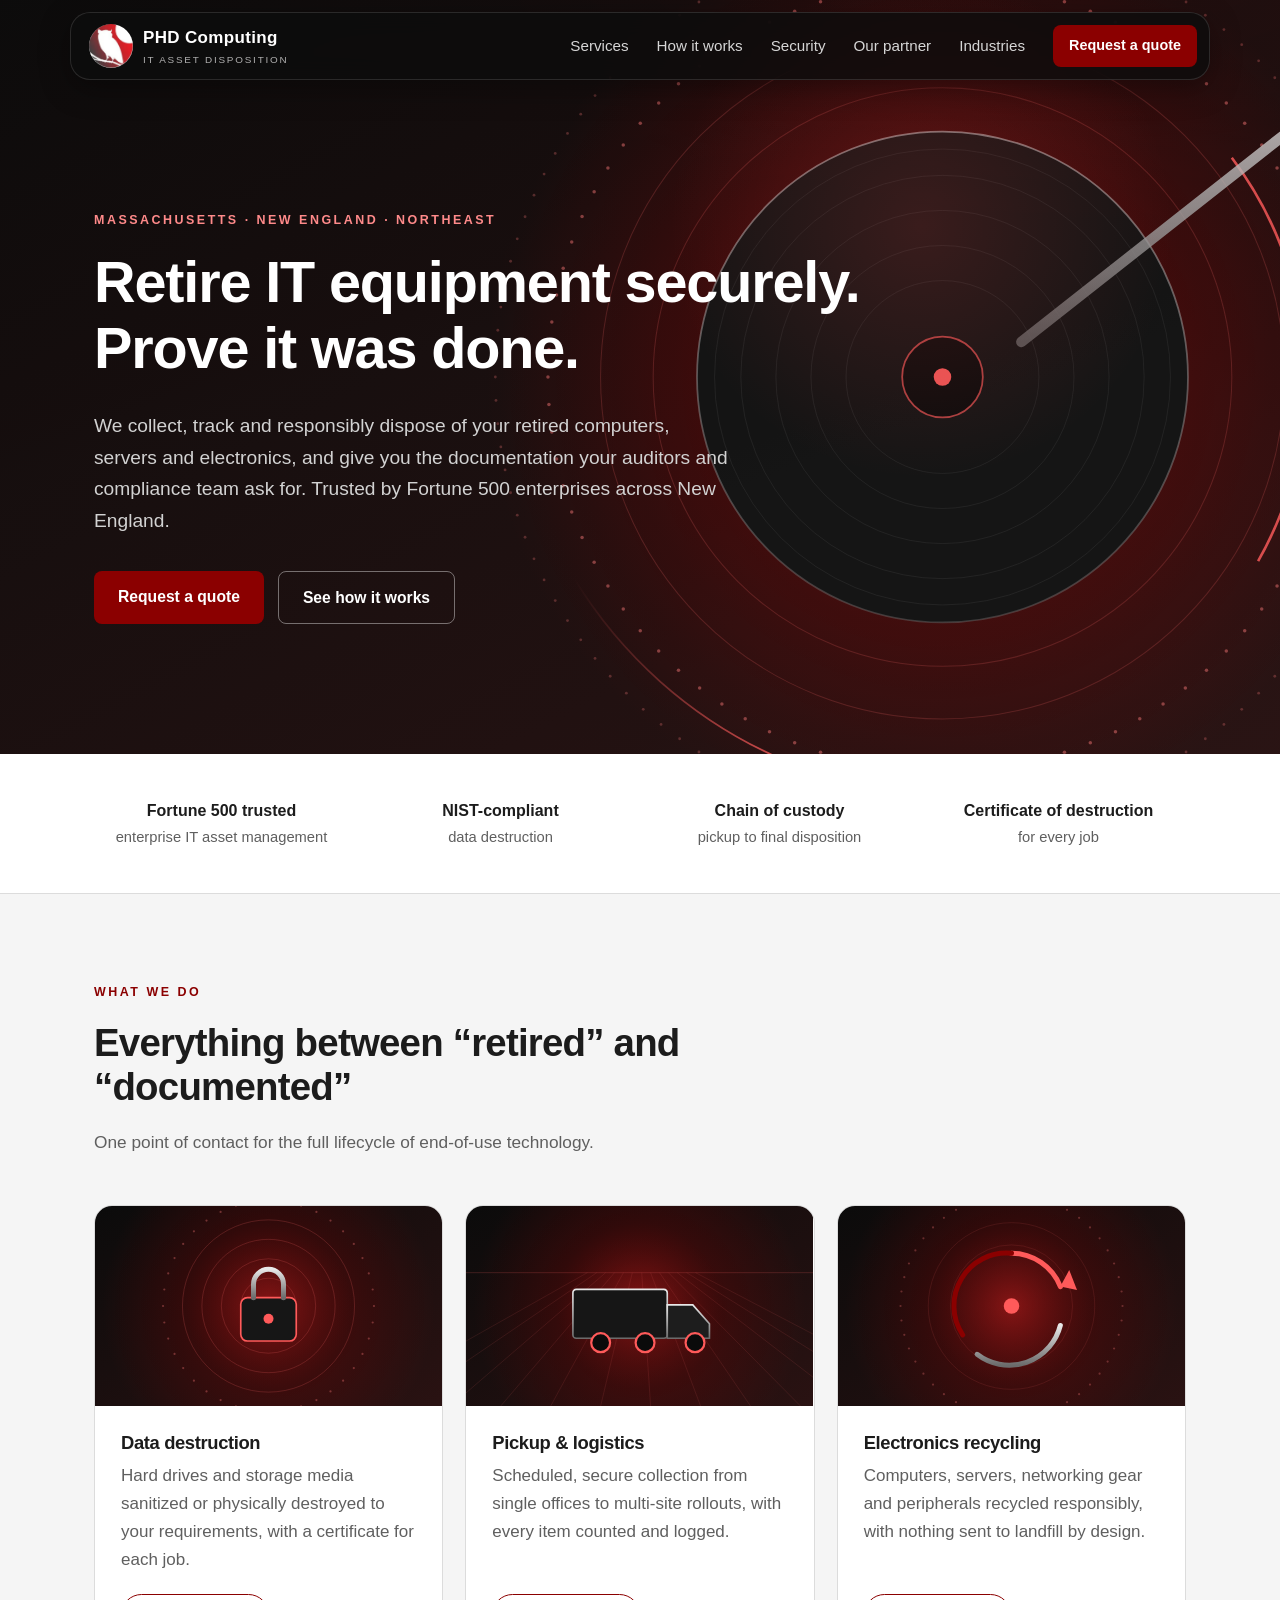
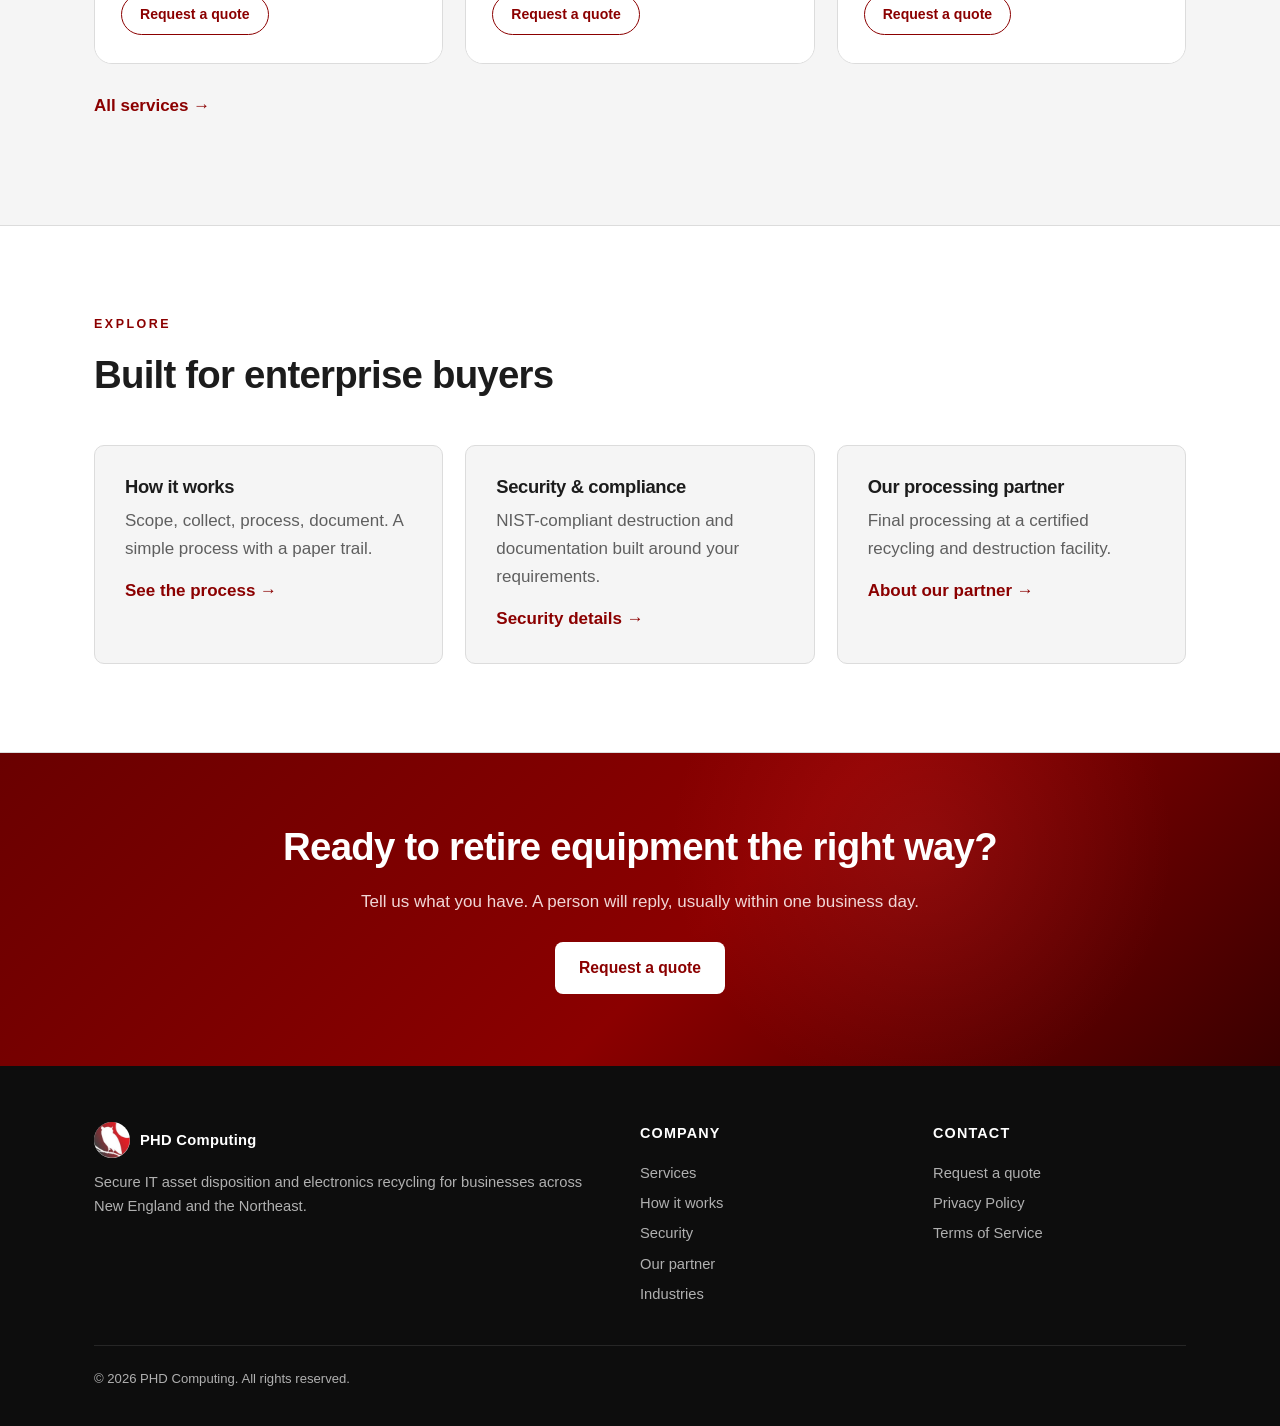
==== index.html @ 4a7affd1 "PHD Computing website preview" ====
<!doctype html>
<html lang="en"><head><meta charset="utf-8"><meta name="robots" content="noindex,nofollow"><meta name="viewport" content="width=device-width,initial-scale=1">
<title>PHD Computing | Secure IT Asset Disposition &amp; Electronics Recycling, New England</title><meta name="description" content="Secure IT asset retirement, NIST-compliant data destruction and responsible electronics recycling for businesses across New England and the Northeast.">
<link rel="icon" href="assets/phd-logo.png"><link rel="stylesheet" href="styles.css"></head><body>
<a class="skip" href="#main">Skip to content</a>
<header><div class="wrap bar">
<a class="logo" href="index.html" aria-label="PHD Computing home"><img src="assets/phd-logo.png" alt="" width="44" height="44"><span>PHD Computing<small>IT Asset Disposition</small></span></a>
<button class="menu" type="button" aria-label="Menu" aria-expanded="false" aria-controls="nav"><span></span><span></span><span></span></button>
<nav id="nav"><a href="services.html">Services</a><a href="process.html">How it works</a><a href="security.html">Security</a><a href="partners.html">Our partner</a><a href="industries.html">Industries</a><a class="btn sm" href="contact.html">Request a quote</a></nav></div></header>
<main id="main"><div class="hero big"><div class="hero-art" aria-hidden="true"></div><div class="wrap hin"><div class="eyebrow">Massachusetts &middot; New England &middot; Northeast</div><h1>Retire IT equipment securely.<br>Prove it was done.</h1><p class="lead">We collect, track and responsibly dispose of your retired computers, servers and electronics, and give you the documentation your auditors and compliance team ask for. Trusted by Fortune 500 enterprises across New England.</p><div class="cta"><a class="btn" href="contact.html">Request a quote</a><a class="btn ghost" href="process.html" style="margin-left:0">See how it works</a></div></div></div><div class="trust"><div class="wrap"><div><b>Fortune 500 trusted</b>enterprise IT asset management</div><div><b>NIST-compliant</b>data destruction</div><div><b>Chain of custody</b>pickup to final disposition</div><div><b>Certificate of destruction</b>for every job</div></div></div>
<section><div class="wrap"><div class="head"><div class="eyebrow">What we do</div><h2>Everything between &ldquo;retired&rdquo; and &ldquo;documented&rdquo;</h2><p>One point of contact for the full lifecycle of end-of-use technology.</p></div><div class="grid g3"><a class="icard rv" href="contact.html"><div class="im" style="background-image:url(assets/card-lock.svg)"></div><div class="tx"><h3>Data destruction</h3><p>Hard drives and storage media sanitized or physically destroyed to your requirements, with a certificate for each job.</p><span class="pill">Request a quote</span></div></a><a class="icard rv" href="contact.html"><div class="im" style="background-image:url(assets/card-truck.svg)"></div><div class="tx"><h3>Pickup &amp; logistics</h3><p>Scheduled, secure collection from single offices to multi-site rollouts, with every item counted and logged.</p><span class="pill">Request a quote</span></div></a><a class="icard rv" href="contact.html"><div class="im" style="background-image:url(assets/card-cycle.svg)"></div><div class="tx"><h3>Electronics recycling</h3><p>Computers, servers, networking gear and peripherals recycled responsibly, with nothing sent to landfill by design.</p><span class="pill">Request a quote</span></div></a></div><p style="margin-top:28px"><a class="more" href="services.html">All services &rarr;</a></p></div></section><section class="alt"><div class="wrap"><div class="head"><div class="eyebrow">Explore</div><h2>Built for enterprise buyers</h2></div><div class="grid g3">
<div class="card rv"><h3>How it works</h3><p>Scope, collect, process, document. A simple process with a paper trail.</p><p style="margin-top:14px"><a class="more" href="process.html">See the process &rarr;</a></p></div>
<div class="card rv"><h3>Security &amp; compliance</h3><p>NIST-compliant destruction and documentation built around your requirements.</p><p style="margin-top:14px"><a class="more" href="security.html">Security details &rarr;</a></p></div>
<div class="card rv"><h3>Our processing partner</h3><p>Final processing at a certified recycling and destruction facility.</p><p style="margin-top:14px"><a class="more" href="partners.html">About our partner &rarr;</a></p></div></div></div></section>
<section class="cta-band"><div class="wrap"><h2>Ready to retire equipment the right way?</h2><p>Tell us what you have. A person will reply, usually within one business day.</p><a class="btn" href="contact.html">Request a quote</a></div></section></main>
<footer><div class="wrap"><div class="cols">
<div><div class="logo" style="margin-bottom:12px"><img src="assets/phd-logo.png" alt="" width="36" height="36"><span>PHD Computing</span></div><p>Secure IT asset disposition and electronics recycling for businesses across New England and the Northeast.</p></div>
<div><h4>Company</h4><a href="services.html">Services</a><a href="process.html">How it works</a><a href="security.html">Security</a><a href="partners.html">Our partner</a><a href="industries.html">Industries</a></div>
<div><h4>Contact</h4><a href="contact.html">Request a quote</a><a href="#">Privacy Policy</a><a href="#">Terms of Service</a></div></div>
<div class="fine">&copy; 2026 PHD Computing. All rights reserved.</div></div></footer><script>(function(){var b=document.querySelector('.menu'),n=document.getElementById('nav');b.addEventListener('click',function(){var o=n.classList.toggle('open');b.setAttribute('aria-expanded',o);b.classList.toggle('x',o)});n.addEventListener('click',function(e){if(e.target.tagName=='A'){n.classList.remove('open');b.classList.remove('x');b.setAttribute('aria-expanded',false)}})})()</script><script>(function(){var d=document.documentElement;d.classList.add('js');var rm=matchMedia('(prefers-reduced-motion:reduce)').matches;var els=document.querySelectorAll('.rv,.steps');if(rm){els.forEach(function(e){e.classList.add('in')});return}els.forEach(function(e,i){e.style.transitionDelay=(e.classList.contains('rv')?(i%3)*80:0)+'ms'});function chk(){var h=innerHeight*.92;els.forEach(function(e){if(!e.classList.contains('in')&&e.getBoundingClientRect().top<h)e.classList.add('in')})}addEventListener('scroll',chk,{passive:true});addEventListener('resize',chk);chk();setTimeout(chk,150);setTimeout(function(){els.forEach(function(e){e.classList.add('in')})},6000);if(matchMedia('(hover:hover)').matches){document.querySelectorAll('.hero,.cta-band').forEach(function(h){h.addEventListener('mousemove',function(e){var r=h.getBoundingClientRect();h.style.setProperty('--mx',(e.clientX-r.left)+'px');h.style.setProperty('--my',(e.clientY-r.top)+'px')})})}})()</script></body></html>
---- styles.css ----
:root{--navy:#0d0d0d;--navy2:#2a2a2a;--ink:#1c1c1c;--muted:#5f5f5f;--line:#dcdcdc;--bg:#f5f5f5;--white:#fff;--accent:#8B0000;--accent2:#6a0000;--accent-t:#8B0000;--r:10px}
@media(prefers-color-scheme:dark){:root{--ink:#ececec;--muted:#a8a8a8;--line:#333;--bg:#121212;--white:#1c1c1c;--accent-t:#ee5a5a}}
*{box-sizing:border-box}html{scroll-behavior:smooth}
body{margin:0;font:17px/1.65 -apple-system,BlinkMacSystemFont,"Segoe UI",Inter,Roboto,Helvetica,Arial,sans-serif;color:var(--ink);background:var(--bg)}
h1,h2,h3{line-height:1.15;letter-spacing:-.02em;margin:0 0 .5em}
h1{font-size:clamp(2.2rem,5vw,3.6rem);font-weight:750}h2{font-size:clamp(1.7rem,3.2vw,2.4rem);font-weight:720}h3{font-size:1.15rem;font-weight:680}
p{margin:0 0 1em}a{color:inherit}
.wrap{max-width:1140px;margin:0 auto;padding:0 24px}
.skip{position:absolute;left:-999px}.skip:focus{left:12px;top:12px;background:#fff;color:#000;padding:8px 12px;z-index:99}
header{position:sticky;top:12px;z-index:20;margin:12px 0 -80px;padding:0 14px}
.bar{display:flex;align-items:center;justify-content:space-between;height:68px;max-width:1140px;margin:0 auto;padding:0 12px 0 18px;background:rgba(13,13,13,.82);backdrop-filter:blur(12px);-webkit-backdrop-filter:blur(12px);border:1px solid rgba(255,255,255,.12);border-radius:20px;box-shadow:0 8px 30px rgba(0,0,0,.35)}
.logo{display:flex;align-items:center;gap:10px;color:#fff;text-decoration:none;font-weight:750;letter-spacing:.02em}
.logo small{display:block;font-weight:500;font-size:.62rem;letter-spacing:.18em;color:#b0b0b0;text-transform:uppercase}
nav{display:flex;gap:28px;align-items:center}nav a{color:#d6d6d6;text-decoration:none;font-size:.95rem}nav a:hover{color:#fff}
.btn{display:inline-block;background:var(--accent);color:#fff!important;text-decoration:none;padding:13px 24px;border-radius:8px;font-weight:650;font-size:.98rem;border:0;cursor:pointer;transition:background .15s}
.btn:hover{background:var(--accent2)}.btn.ghost{background:transparent;border:1.5px solid rgba(255,255,255,.4)}.btn.ghost:hover{background:rgba(255,255,255,.08)}
.btn.sm{padding:9px 16px;font-size:.9rem}
.hero{background:radial-gradient(1100px 500px at 85% -10%,#7a0f0f 0,transparent 60%),linear-gradient(160deg,#0d0d0d,#2a2a2a);color:#fff;padding:96px 0 88px}
.hero .eyebrow{color:#ff8a8a}.eyebrow{font-size:.78rem;font-weight:700;letter-spacing:.2em;text-transform:uppercase;margin-bottom:18px;color:var(--accent-t)}
.hero p.lead{font-size:1.2rem;color:#d2d2d2;max-width:640px;margin:20px 0 34px}
.cta{display:flex;gap:14px;flex-wrap:wrap}
.trust{background:var(--white);border-bottom:1px solid var(--line)}
.trust .wrap{display:grid;grid-template-columns:repeat(4,1fr);gap:8px}
.trust div{padding:22px 16px;text-align:center;font-size:.92rem;color:var(--muted)}.trust b{display:block;color:var(--ink);font-size:1rem}
section{padding:88px 0}.alt{background:var(--white);border-top:1px solid var(--line);border-bottom:1px solid var(--line)}
.head{max-width:680px;margin-bottom:48px}.head p{color:var(--muted);font-size:1.08rem}
.grid{display:grid;gap:22px}.g3{grid-template-columns:repeat(3,1fr)}.g2{grid-template-columns:repeat(2,1fr)}
.card{background:var(--white);border:1px solid var(--line);border-radius:var(--r);padding:30px}
.alt .card{background:var(--bg)}
.card p{color:var(--muted);margin:0}.ico{width:44px;height:44px;border-radius:10px;background:rgba(139,0,0,.12);color:var(--accent-t);display:grid;place-items:center;margin-bottom:18px}
.steps{counter-reset:s;display:grid;grid-template-columns:repeat(4,1fr);gap:22px}
.step{position:relative;padding-top:54px}.step:before{counter-increment:s;content:counter(s);position:absolute;top:0;left:0;width:38px;height:38px;border-radius:50%;background:var(--accent);color:#fff;display:grid;place-items:center;font-weight:700}
.step p{color:var(--muted)}
ul.tick{list-style:none;padding:0;margin:0}ul.tick li{padding:8px 0 8px 30px;position:relative}ul.tick li:before{content:"";position:absolute;left:0;top:15px;width:16px;height:9px;border-left:2.5px solid var(--accent-t);border-bottom:2.5px solid var(--accent-t);transform:rotate(-45deg) scale(.8)}
.sectors{display:flex;flex-wrap:wrap;gap:10px}.sectors span{border:1px solid var(--line);background:var(--white);padding:9px 16px;border-radius:99px;font-size:.95rem}
.split{display:grid;grid-template-columns:1fr 1fr;gap:56px;align-items:start}
form{display:grid;gap:16px}label{font-size:.88rem;font-weight:600;display:grid;gap:6px}
input,select,textarea{font:inherit;padding:12px 14px;border:1px solid var(--line);border-radius:8px;background:var(--white);color:var(--ink);width:100%}
input:focus,select:focus,textarea:focus{outline:2px solid var(--accent-t);outline-offset:1px}
.row{display:grid;grid-template-columns:1fr 1fr;gap:16px}
.note{font-size:.84rem;color:var(--muted)}
footer{background:var(--navy);color:#b0b0b0;padding:56px 0 36px;font-size:.92rem}
footer .cols{display:grid;grid-template-columns:2fr 1fr 1fr;gap:40px;margin-bottom:36px}footer h4{color:#fff;margin:0 0 12px;font-size:.9rem;letter-spacing:.08em;text-transform:uppercase}footer a{display:block;text-decoration:none;padding:3px 0}footer a:hover{color:#fff}
footer .fine{border-top:1px solid rgba(255,255,255,.1);padding-top:22px;font-size:.82rem}
.logo img{border-radius:50%;background:#fff;display:block}
.hero.big{padding:120px 0 110px}.hero h1{max-width:820px}
.more{color:var(--accent-t);font-weight:650;text-decoration:none}.more:hover{text-decoration:underline}
.cta-band{background:linear-gradient(135deg,#6a0000,#8B0000 55%,#3a0000);color:#fff;text-align:center;padding:72px 0}
.cta-band p{color:#f1d6d6;margin:0 0 26px}.cta-band .btn{background:#fff;color:#8B0000!important}.cta-band .btn:hover{background:#eee}
nav a[aria-current=page]{color:#fff;border-bottom:2px solid #e04848;padding-bottom:2px}
.menu{display:none;flex-direction:column;justify-content:center;gap:5px;width:44px;height:44px;padding:10px;background:none;border:0;cursor:pointer}
.menu span{display:block;height:2px;background:#fff;border-radius:2px;transition:transform .2s,opacity .2s}
.menu.x span:nth-child(1){transform:translateY(7px) rotate(45deg)}.menu.x span:nth-child(2){opacity:0}.menu.x span:nth-child(3){transform:translateY(-7px) rotate(-45deg)}
@media(max-width:860px){.menu{display:flex}nav{display:none;position:absolute;left:0;right:0;top:76px;border-radius:18px;border:1px solid rgba(255,255,255,.12);flex-direction:column;align-items:stretch;gap:0;background:#0d0d0d;padding:8px 24px 20px}nav.open{display:flex}nav a:not(.btn){display:block;font-size:1.05rem;padding:14px 0;border-bottom:1px solid rgba(255,255,255,.08)}nav a[aria-current=page]{border-bottom:1px solid rgba(255,255,255,.08);color:#ff8a8a}nav .btn{margin-top:16px;text-align:center;padding:14px}.g3,.g2,.split,.steps,footer .cols{grid-template-columns:1fr}.trust .wrap{grid-template-columns:1fr 1fr}.row{grid-template-columns:1fr}.hero,.hero.big{padding:112px 0 64px}section{padding:60px 0}}

/* --- redesign: image hero, cards, motion --- */
.hero{position:relative;overflow:hidden;padding-top:176px}.hero.big{padding:210px 0 130px}
.hero-art{position:absolute;inset:0;background:url(assets/hero.svg) 75% 50%/cover no-repeat;opacity:.9;animation:zoom 26s ease-in-out infinite alternate;transform-origin:70% 50%}
.hero:not(.big) .hero-art{opacity:.5}
.hero:after,.cta-band:after{content:"";position:absolute;inset:0;pointer-events:none;background:radial-gradient(420px circle at var(--mx,72%) var(--my,30%),rgba(255,70,70,.16),transparent 60%)}
.cta-band{position:relative;overflow:hidden}.cta-band .wrap{position:relative;z-index:1}
.hin{position:relative;z-index:1}
.hero .eyebrow,.hero h1,.hero p.lead,.hero .cta{animation:up .9s cubic-bezier(.2,.7,.2,1) both}
.hero h1{animation-delay:.12s}.hero p.lead{animation-delay:.3s}.hero .cta{animation-delay:.48s}
@keyframes up{from{opacity:0;transform:translateY(26px)}to{opacity:1;transform:none}}
@keyframes zoom{from{transform:scale(1)}to{transform:scale(1.1)}}
.btn{transition:background .2s,transform .2s,box-shadow .2s}.btn:hover{transform:translateY(-2px);box-shadow:0 8px 22px rgba(139,0,0,.45)}
.icard{display:flex;flex-direction:column;background:var(--white);border:1px solid var(--line);border-radius:18px;overflow:hidden;text-decoration:none;transition:transform .35s,box-shadow .35s,border-color .35s}
.icard .im{height:200px;background-size:cover;background-position:center;transition:transform .8s cubic-bezier(.2,.7,.2,1);will-change:transform}
.icard .tx{padding:26px 26px 28px;display:flex;flex-direction:column;flex:1;position:relative;background:var(--white)}
.icard .tx p{color:var(--muted);margin:0 0 20px;flex:1}
.pill{align-self:flex-start;border:1.5px solid var(--accent-t);color:var(--accent-t);border-radius:99px;padding:8px 18px;font-size:.88rem;font-weight:650;transition:background .25s,color .25s}
.icard:hover{transform:translateY(-6px);box-shadow:0 18px 40px rgba(0,0,0,.28);border-color:var(--accent)}
.icard:hover .im{transform:scale(1.08)}.icard:hover .pill{background:var(--accent);color:#fff}
.js .rv{opacity:0;transform:translateY(28px);transition:opacity .8s cubic-bezier(.2,.7,.2,1),transform .8s cubic-bezier(.2,.7,.2,1),box-shadow .35s,border-color .35s}
.js .rv.in{opacity:1;transform:none}.js .icard.rv.in:hover{transform:translateY(-6px)}
.steps{position:relative}.steps:before{content:"";position:absolute;left:19px;right:19px;top:18px;height:2px;background:linear-gradient(90deg,var(--accent),#ff5a5a);transform-origin:left}
.js .steps:before{transform:scaleX(0);transition:transform 1.6s cubic-bezier(.4,.1,.2,1) .2s}.js .steps.in:before{transform:scaleX(1)}
.step:before{z-index:1}
@media(max-width:860px){.steps:before{display:none}.hero.big{padding:150px 0 80px}}
@media(prefers-reduced-motion:reduce){*,*:before,*:after{animation:none!important;transition:none!important}.js .rv{opacity:1;transform:none}.js .steps:before{transform:none}html{scroll-behavior:auto}}
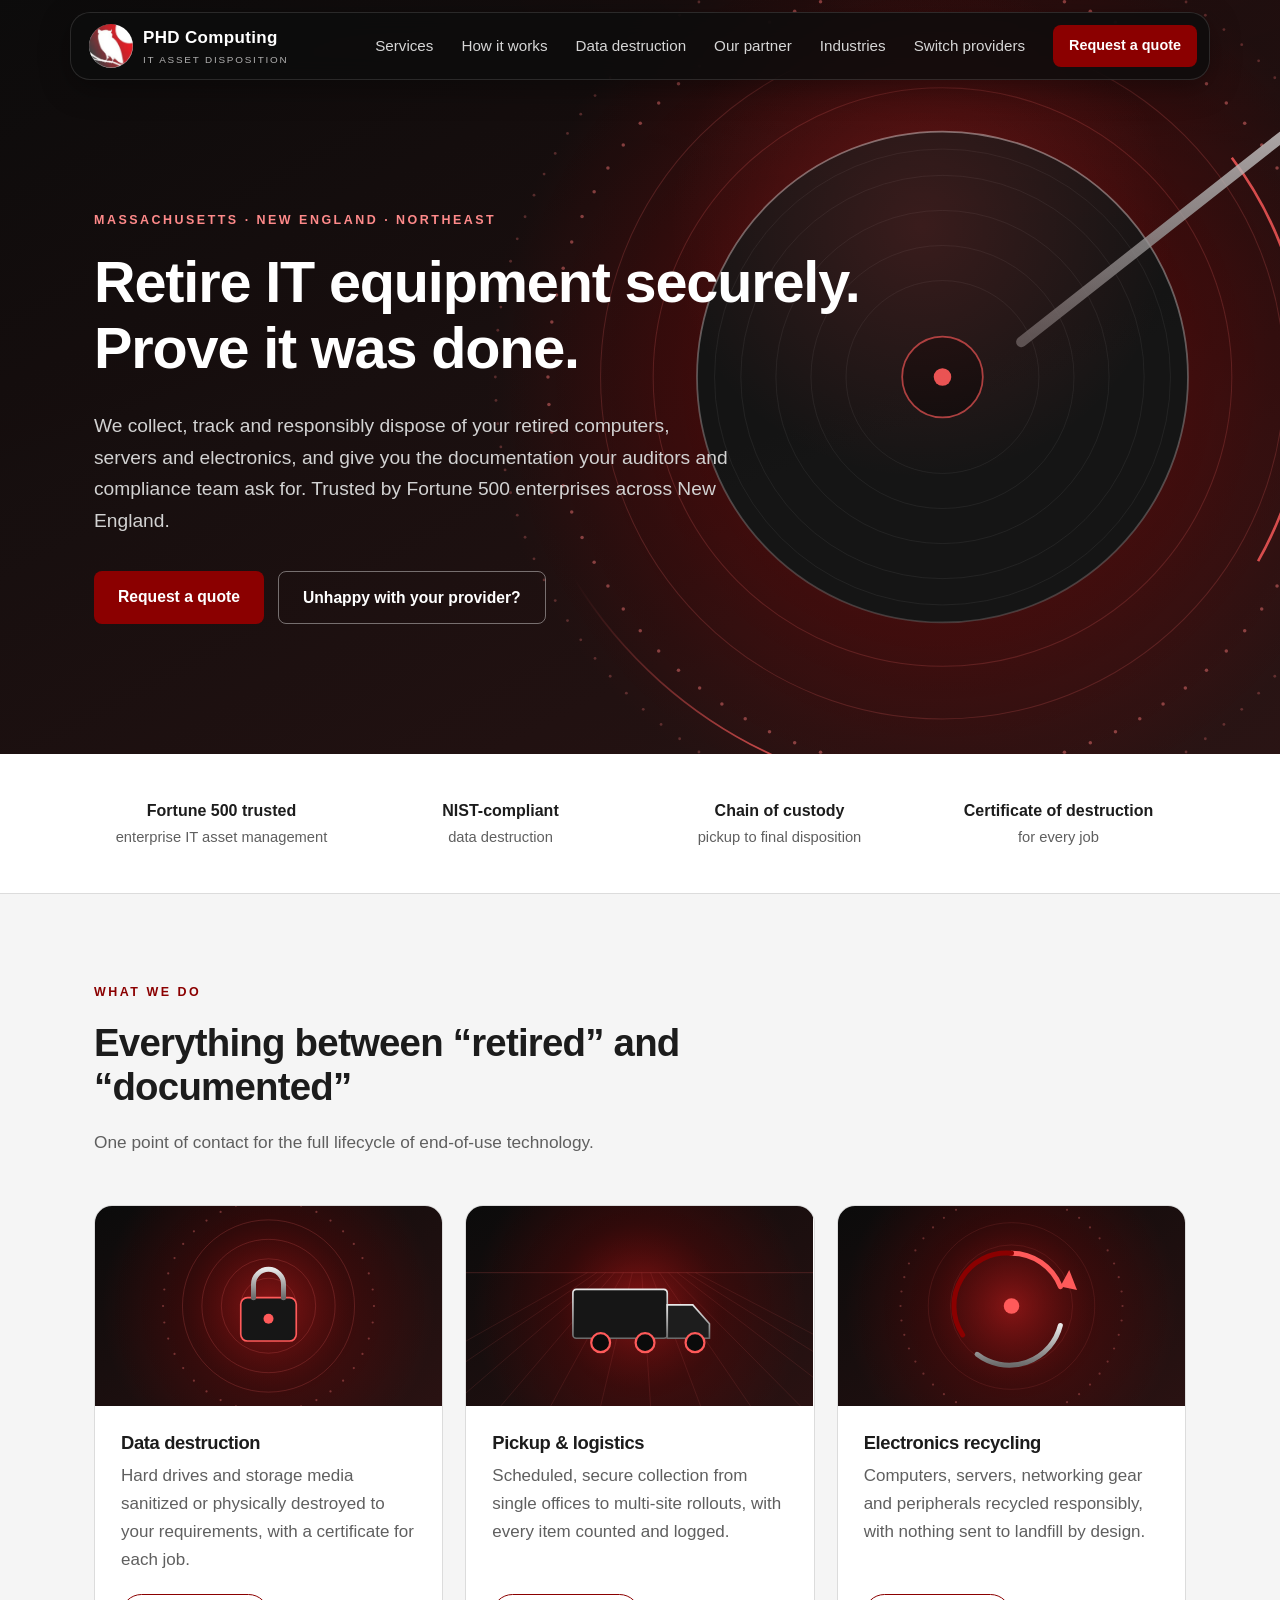
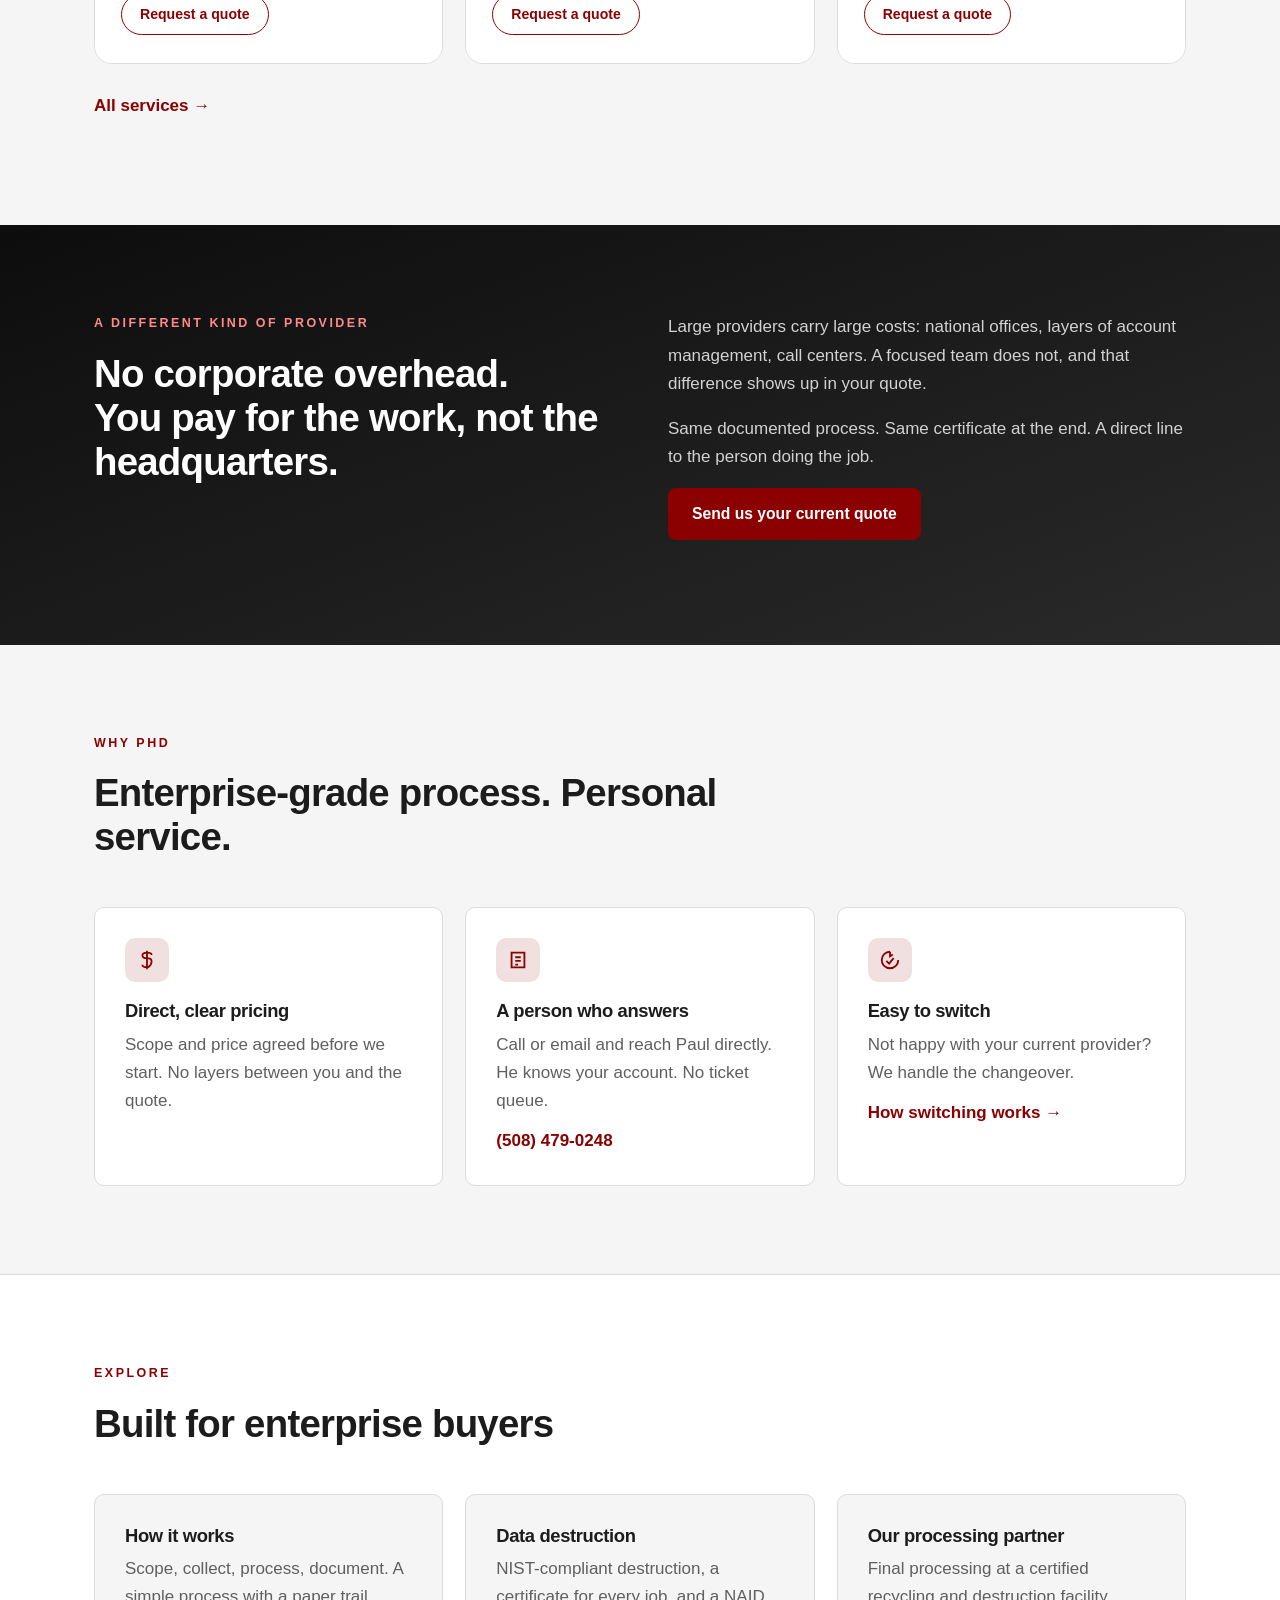
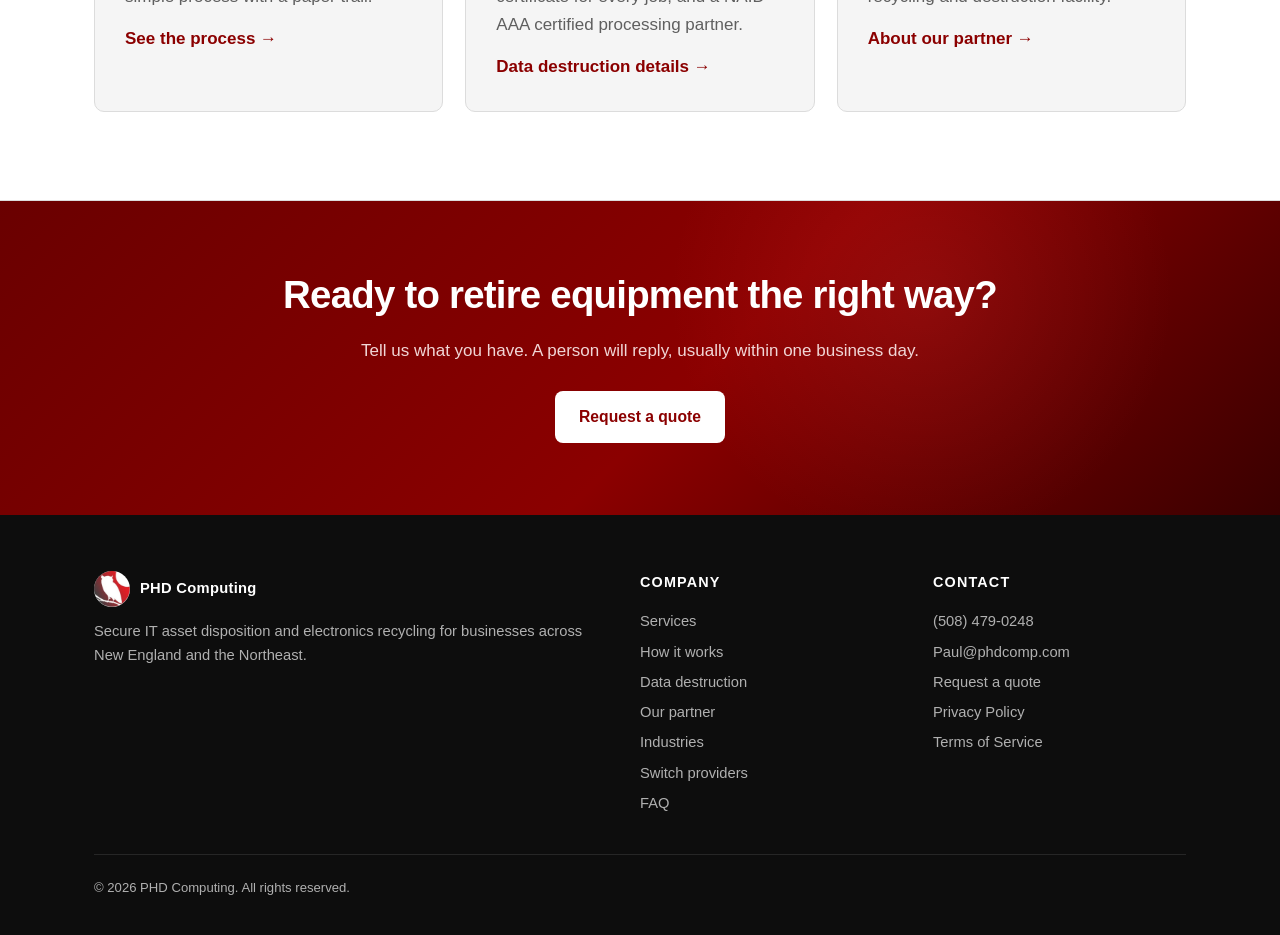
==== commit b8839e6f: "Update preview: data destruction, switching, SEO groundwork, partner details Co-Authored-By: Claude " ====
--- a/index.html
+++ b/index.html
@@ -1,20 +1,25 @@
 <!doctype html>
-<html lang="en"><head><meta charset="utf-8"><meta name="robots" content="noindex,nofollow"><meta name="viewport" content="width=device-width,initial-scale=1">
-<title>PHD Computing | Secure IT Asset Disposition &amp; Electronics Recycling, New England</title><meta name="description" content="Secure IT asset retirement, NIST-compliant data destruction and responsible electronics recycling for businesses across New England and the Northeast.">
-<link rel="icon" href="assets/phd-logo.png"><link rel="stylesheet" href="styles.css"></head><body>
+<html lang="en"><head><meta charset="utf-8"><meta name="viewport" content="width=device-width,initial-scale=1">
+<title>IT Asset Disposition, Data Destruction &amp; Electronics Recycling | PHD Computing, Massachusetts</title><meta name="description" content="Secure IT asset disposition, NIST-compliant data destruction and electronics recycling for businesses across Massachusetts and New England. Unhappy with your current provider? Switching is simple.">
+<link rel="icon" href="assets/phd-logo.png"><link rel="stylesheet" href="styles.css"><meta property="og:type" content="website"><meta property="og:site_name" content="PHD Computing"><meta property="og:title" content="IT Asset Disposition, Data Destruction &amp; Electronics Recycling | PHD Computing, Massachusetts"><meta property="og:description" content="Secure IT asset disposition, NIST-compliant data destruction and electronics recycling for businesses across Massachusetts and New England. Unhappy with your current provider? Switching is simple."><meta name="twitter:card" content="summary"><meta name="theme-color" content="#0d0d0d"><script type="application/ld+json">{"@context": "https://schema.org", "@type": "LocalBusiness", "name": "PHD Computing", "url": "https://phdcomp.com/", "logo": "https://phdcomp.com/assets/phd-logo.png", "telephone": "+1-508-479-0248", "email": "Paul@phdcomp.com", "description": "Secure IT asset disposition, NIST-compliant data destruction and responsible electronics recycling for businesses across Massachusetts, New England and the Northeast.", "areaServed": [{"@type": "State", "name": "Massachusetts"}, {"@type": "Place", "name": "New England"}], "knowsAbout": ["IT asset disposition", "data destruction", "electronics recycling", "certificate of destruction", "NIST 800-88", "NAID"]}</script><meta name="robots" content="noindex,nofollow"></head><body>
 <a class="skip" href="#main">Skip to content</a>
 <header><div class="wrap bar">
 <a class="logo" href="index.html" aria-label="PHD Computing home"><img src="assets/phd-logo.png" alt="" width="44" height="44"><span>PHD Computing<small>IT Asset Disposition</small></span></a>
 <button class="menu" type="button" aria-label="Menu" aria-expanded="false" aria-controls="nav"><span></span><span></span><span></span></button>
-<nav id="nav"><a href="services.html">Services</a><a href="process.html">How it works</a><a href="security.html">Security</a><a href="partners.html">Our partner</a><a href="industries.html">Industries</a><a class="btn sm" href="contact.html">Request a quote</a></nav></div></header>
-<main id="main"><div class="hero big"><div class="hero-art" aria-hidden="true"></div><div class="wrap hin"><div class="eyebrow">Massachusetts &middot; New England &middot; Northeast</div><h1>Retire IT equipment securely.<br>Prove it was done.</h1><p class="lead">We collect, track and responsibly dispose of your retired computers, servers and electronics, and give you the documentation your auditors and compliance team ask for. Trusted by Fortune 500 enterprises across New England.</p><div class="cta"><a class="btn" href="contact.html">Request a quote</a><a class="btn ghost" href="process.html" style="margin-left:0">See how it works</a></div></div></div><div class="trust"><div class="wrap"><div><b>Fortune 500 trusted</b>enterprise IT asset management</div><div><b>NIST-compliant</b>data destruction</div><div><b>Chain of custody</b>pickup to final disposition</div><div><b>Certificate of destruction</b>for every job</div></div></div>
-<section><div class="wrap"><div class="head"><div class="eyebrow">What we do</div><h2>Everything between &ldquo;retired&rdquo; and &ldquo;documented&rdquo;</h2><p>One point of contact for the full lifecycle of end-of-use technology.</p></div><div class="grid g3"><a class="icard rv" href="contact.html"><div class="im" style="background-image:url(assets/card-lock.svg)"></div><div class="tx"><h3>Data destruction</h3><p>Hard drives and storage media sanitized or physically destroyed to your requirements, with a certificate for each job.</p><span class="pill">Request a quote</span></div></a><a class="icard rv" href="contact.html"><div class="im" style="background-image:url(assets/card-truck.svg)"></div><div class="tx"><h3>Pickup &amp; logistics</h3><p>Scheduled, secure collection from single offices to multi-site rollouts, with every item counted and logged.</p><span class="pill">Request a quote</span></div></a><a class="icard rv" href="contact.html"><div class="im" style="background-image:url(assets/card-cycle.svg)"></div><div class="tx"><h3>Electronics recycling</h3><p>Computers, servers, networking gear and peripherals recycled responsibly, with nothing sent to landfill by design.</p><span class="pill">Request a quote</span></div></a></div><p style="margin-top:28px"><a class="more" href="services.html">All services &rarr;</a></p></div></section><section class="alt"><div class="wrap"><div class="head"><div class="eyebrow">Explore</div><h2>Built for enterprise buyers</h2></div><div class="grid g3">
+<nav id="nav"><a href="services.html">Services</a><a href="process.html">How it works</a><a href="data-destruction.html">Data destruction</a><a href="partners.html">Our partner</a><a href="industries.html">Industries</a><a href="switch.html">Switch providers</a><a class="btn sm" href="contact.html">Request a quote</a></nav></div></header>
+<main id="main"><div class="hero big"><div class="hero-art" aria-hidden="true"></div><div class="wrap hin"><div class="eyebrow">Massachusetts &middot; New England &middot; Northeast</div><h1>Retire IT equipment securely.<br>Prove it was done.</h1><p class="lead">We collect, track and responsibly dispose of your retired computers, servers and electronics, and give you the documentation your auditors and compliance team ask for. Trusted by Fortune 500 enterprises across New England.</p><div class="cta"><a class="btn" href="contact.html">Request a quote</a><a class="btn ghost" href="switch.html" style="margin-left:0">Unhappy with your provider?</a></div></div></div><div class="trust"><div class="wrap"><div><b>Fortune 500 trusted</b>enterprise IT asset management</div><div><b>NIST-compliant</b>data destruction</div><div><b>Chain of custody</b>pickup to final disposition</div><div><b>Certificate of destruction</b>for every job</div></div></div>
+<section><div class="wrap"><div class="head"><div class="eyebrow">What we do</div><h2>Everything between &ldquo;retired&rdquo; and &ldquo;documented&rdquo;</h2><p>One point of contact for the full lifecycle of end-of-use technology.</p></div><div class="grid g3"><a class="icard rv" href="contact.html"><div class="im" style="background-image:url(assets/card-lock.svg)"></div><div class="tx"><h3>Data destruction</h3><p>Hard drives and storage media sanitized or physically destroyed to your requirements, with a certificate for each job.</p><span class="pill">Request a quote</span></div></a><a class="icard rv" href="contact.html"><div class="im" style="background-image:url(assets/card-truck.svg)"></div><div class="tx"><h3>Pickup &amp; logistics</h3><p>Scheduled, secure collection from single offices to multi-site rollouts, with every item counted and logged.</p><span class="pill">Request a quote</span></div></a><a class="icard rv" href="contact.html"><div class="im" style="background-image:url(assets/card-cycle.svg)"></div><div class="tx"><h3>Electronics recycling</h3><p>Computers, servers, networking gear and peripherals recycled responsibly, with nothing sent to landfill by design.</p><span class="pill">Request a quote</span></div></a></div><p style="margin-top:28px"><a class="more" href="services.html">All services &rarr;</a></p></div></section><section class="band"><div class="wrap split"><div><div class="eyebrow">A different kind of provider</div><h2>No corporate overhead.<br>You pay for the work, not the headquarters.</h2></div>
+<div><p>Large providers carry large costs: national offices, layers of account management, call centers. A focused team does not, and that difference shows up in your quote.</p><p>Same documented process. Same certificate at the end. A direct line to the person doing the job.</p><p><a class="btn" href="contact.html">Send us your current quote</a></p></div></div></section>
+<section><div class="wrap"><div class="head"><div class="eyebrow">Why PHD</div><h2>Enterprise-grade process. Personal service.</h2></div><div class="grid g3">
+<div class="card rv"><div class="ico"><svg width="22" height="22" viewBox="0 0 24 24" fill="none" stroke="currentColor" stroke-width="2"><path d="M12 2v20M17 6.5C17 4.6 14.8 4 12 4S7 5 7 7s2 3 5 3 5 1 5 3.5S14.8 20 12 20s-5-.8-5-2.8"/></svg></div><h3>Direct, clear pricing</h3><p>Scope and price agreed before we start. No layers between you and the quote.</p></div>
+<div class="card rv"><div class="ico"><svg width="22" height="22" viewBox="0 0 24 24" fill="none" stroke="currentColor" stroke-width="2"><path d="M5 4h14v16H5z"/><path d="M9 9h6M9 13h6M9 17h3"/></svg></div><h3>A person who answers</h3><p>Call or email and reach Paul directly. He knows your account. No ticket queue.</p><p style="margin-top:12px"><a class="more" href="tel:5084790248">(508) 479-0248</a></p></div>
+<div class="card rv"><div class="ico"><svg width="22" height="22" viewBox="0 0 24 24" fill="none" stroke="currentColor" stroke-width="2"><path d="M12 3a9 9 0 109 9"/><path d="M12 3v5l3-2"/><path d="M8 13l3 3 5-6"/></svg></div><h3>Easy to switch</h3><p>Not happy with your current provider? We handle the changeover.</p><p style="margin-top:12px"><a class="more" href="switch.html">How switching works &rarr;</a></p></div></div></div></section><section class="alt"><div class="wrap"><div class="head"><div class="eyebrow">Explore</div><h2>Built for enterprise buyers</h2></div><div class="grid g3">
 <div class="card rv"><h3>How it works</h3><p>Scope, collect, process, document. A simple process with a paper trail.</p><p style="margin-top:14px"><a class="more" href="process.html">See the process &rarr;</a></p></div>
-<div class="card rv"><h3>Security &amp; compliance</h3><p>NIST-compliant destruction and documentation built around your requirements.</p><p style="margin-top:14px"><a class="more" href="security.html">Security details &rarr;</a></p></div>
+<div class="card rv"><h3>Data destruction</h3><p>NIST-compliant destruction, a certificate for every job, and a NAID AAA certified processing partner.</p><p style="margin-top:14px"><a class="more" href="data-destruction.html">Data destruction details &rarr;</a></p></div>
 <div class="card rv"><h3>Our processing partner</h3><p>Final processing at a certified recycling and destruction facility.</p><p style="margin-top:14px"><a class="more" href="partners.html">About our partner &rarr;</a></p></div></div></div></section>
 <section class="cta-band"><div class="wrap"><h2>Ready to retire equipment the right way?</h2><p>Tell us what you have. A person will reply, usually within one business day.</p><a class="btn" href="contact.html">Request a quote</a></div></section></main>
 <footer><div class="wrap"><div class="cols">
 <div><div class="logo" style="margin-bottom:12px"><img src="assets/phd-logo.png" alt="" width="36" height="36"><span>PHD Computing</span></div><p>Secure IT asset disposition and electronics recycling for businesses across New England and the Northeast.</p></div>
-<div><h4>Company</h4><a href="services.html">Services</a><a href="process.html">How it works</a><a href="security.html">Security</a><a href="partners.html">Our partner</a><a href="industries.html">Industries</a></div>
-<div><h4>Contact</h4><a href="contact.html">Request a quote</a><a href="#">Privacy Policy</a><a href="#">Terms of Service</a></div></div>
+<div><h4>Company</h4><a href="services.html">Services</a><a href="process.html">How it works</a><a href="data-destruction.html">Data destruction</a><a href="partners.html">Our partner</a><a href="industries.html">Industries</a><a href="switch.html">Switch providers</a><a href="faq.html">FAQ</a></div>
+<div><h4>Contact</h4><a href="tel:5084790248">(508) 479-0248</a><a href="mailto:Paul@phdcomp.com">Paul@phdcomp.com</a><a href="contact.html">Request a quote</a><a href="#">Privacy Policy</a><a href="#">Terms of Service</a></div></div>
 <div class="fine">&copy; 2026 PHD Computing. All rights reserved.</div></div></footer><script>(function(){var b=document.querySelector('.menu'),n=document.getElementById('nav');b.addEventListener('click',function(){var o=n.classList.toggle('open');b.setAttribute('aria-expanded',o);b.classList.toggle('x',o)});n.addEventListener('click',function(e){if(e.target.tagName=='A'){n.classList.remove('open');b.classList.remove('x');b.setAttribute('aria-expanded',false)}})})()</script><script>(function(){var d=document.documentElement;d.classList.add('js');var rm=matchMedia('(prefers-reduced-motion:reduce)').matches;var els=document.querySelectorAll('.rv,.steps');if(rm){els.forEach(function(e){e.classList.add('in')});return}els.forEach(function(e,i){e.style.transitionDelay=(e.classList.contains('rv')?(i%3)*80:0)+'ms'});function chk(){var h=innerHeight*.92;els.forEach(function(e){if(!e.classList.contains('in')&&e.getBoundingClientRect().top<h)e.classList.add('in')})}addEventListener('scroll',chk,{passive:true});addEventListener('resize',chk);chk();setTimeout(chk,150);setTimeout(function(){els.forEach(function(e){e.classList.add('in')})},6000);if(matchMedia('(hover:hover)').matches){document.querySelectorAll('.hero,.cta-band').forEach(function(h){h.addEventListener('mousemove',function(e){var r=h.getBoundingClientRect();h.style.setProperty('--mx',(e.clientX-r.left)+'px');h.style.setProperty('--my',(e.clientY-r.top)+'px')})})}})()</script></body></html>
--- a/styles.css
+++ b/styles.css
@@ -79,3 +79,7 @@
 .step:before{z-index:1}
 @media(max-width:860px){.steps:before{display:none}.hero.big{padding:150px 0 80px}}
 @media(prefers-reduced-motion:reduce){*,*:before,*:after{animation:none!important;transition:none!important}.js .rv{opacity:1;transform:none}.js .steps:before{transform:none}html{scroll-behavior:auto}}
+
+/* --- selling-points band --- */
+.band{background:linear-gradient(160deg,#0d0d0d,#2a2a2a);color:#fff}
+.band .eyebrow{color:#ff8a8a}.band p{color:#d2d2d2}.band h2{max-width:520px}
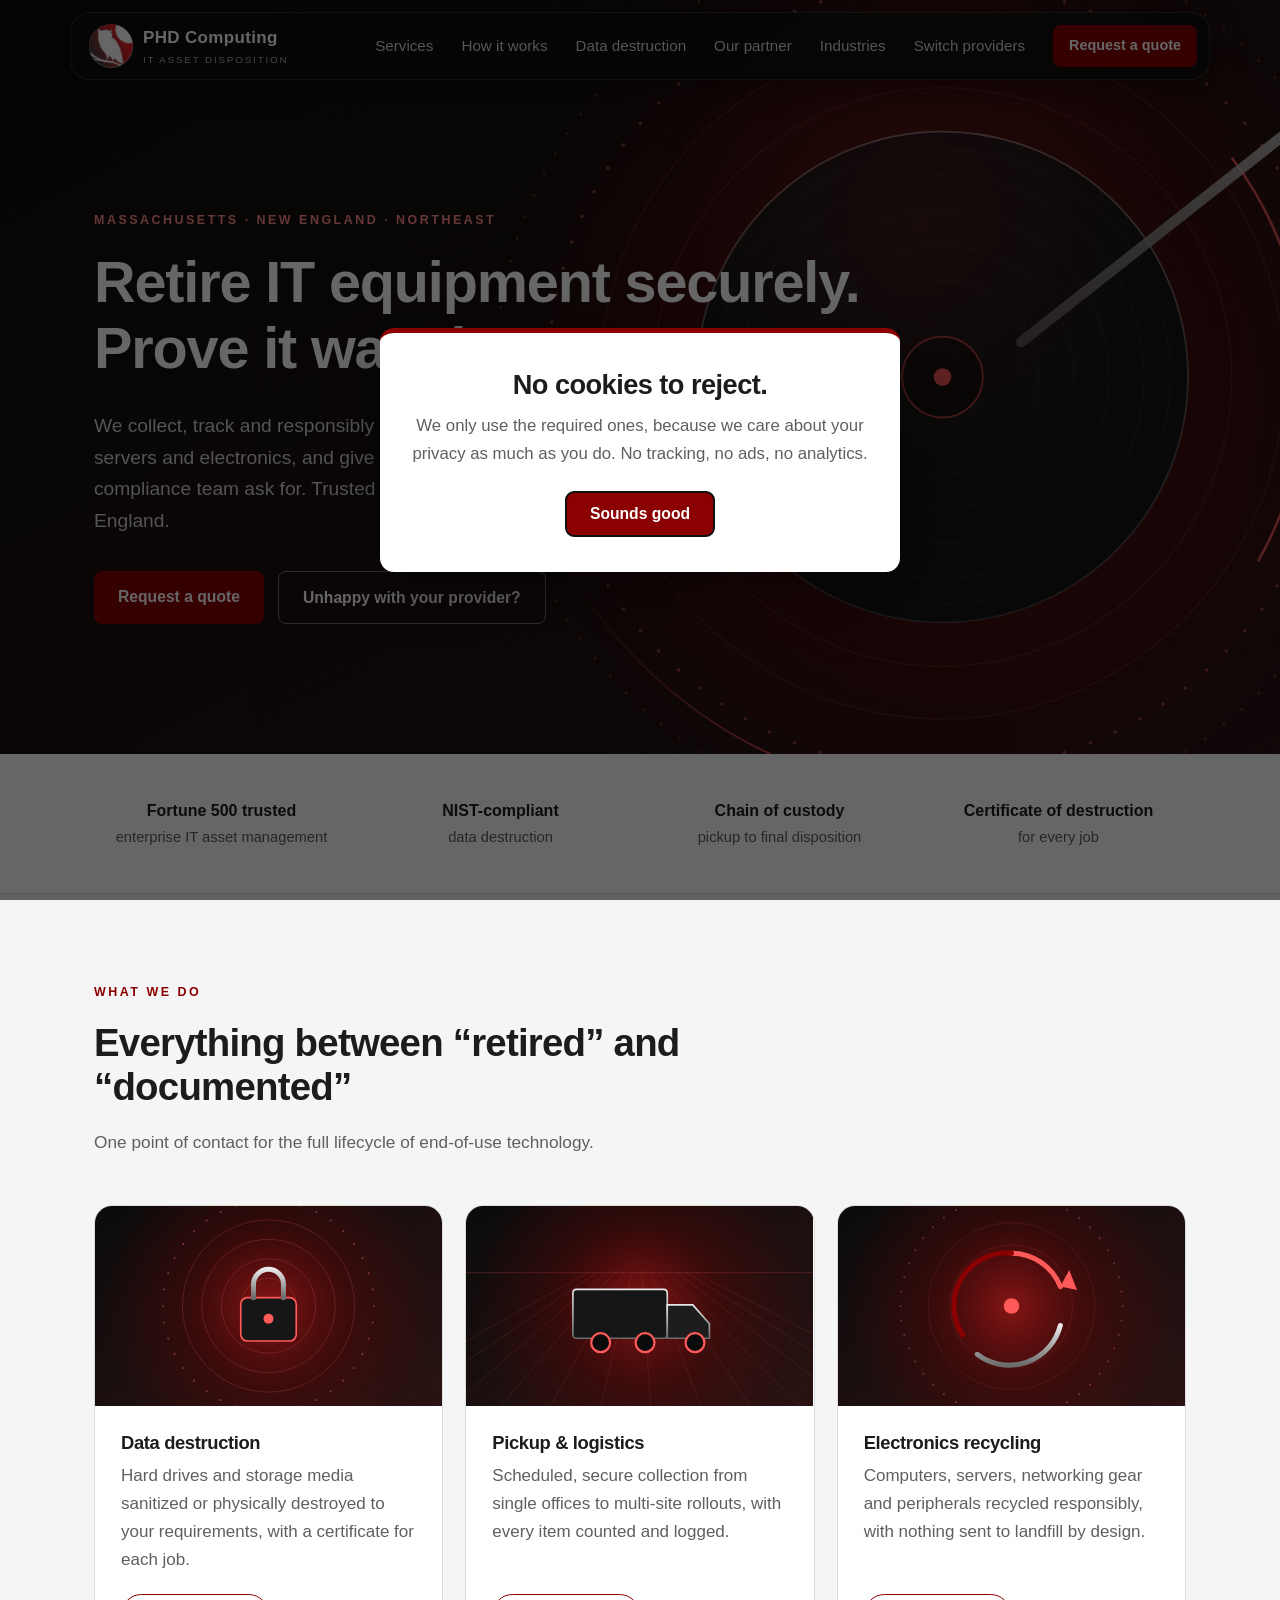
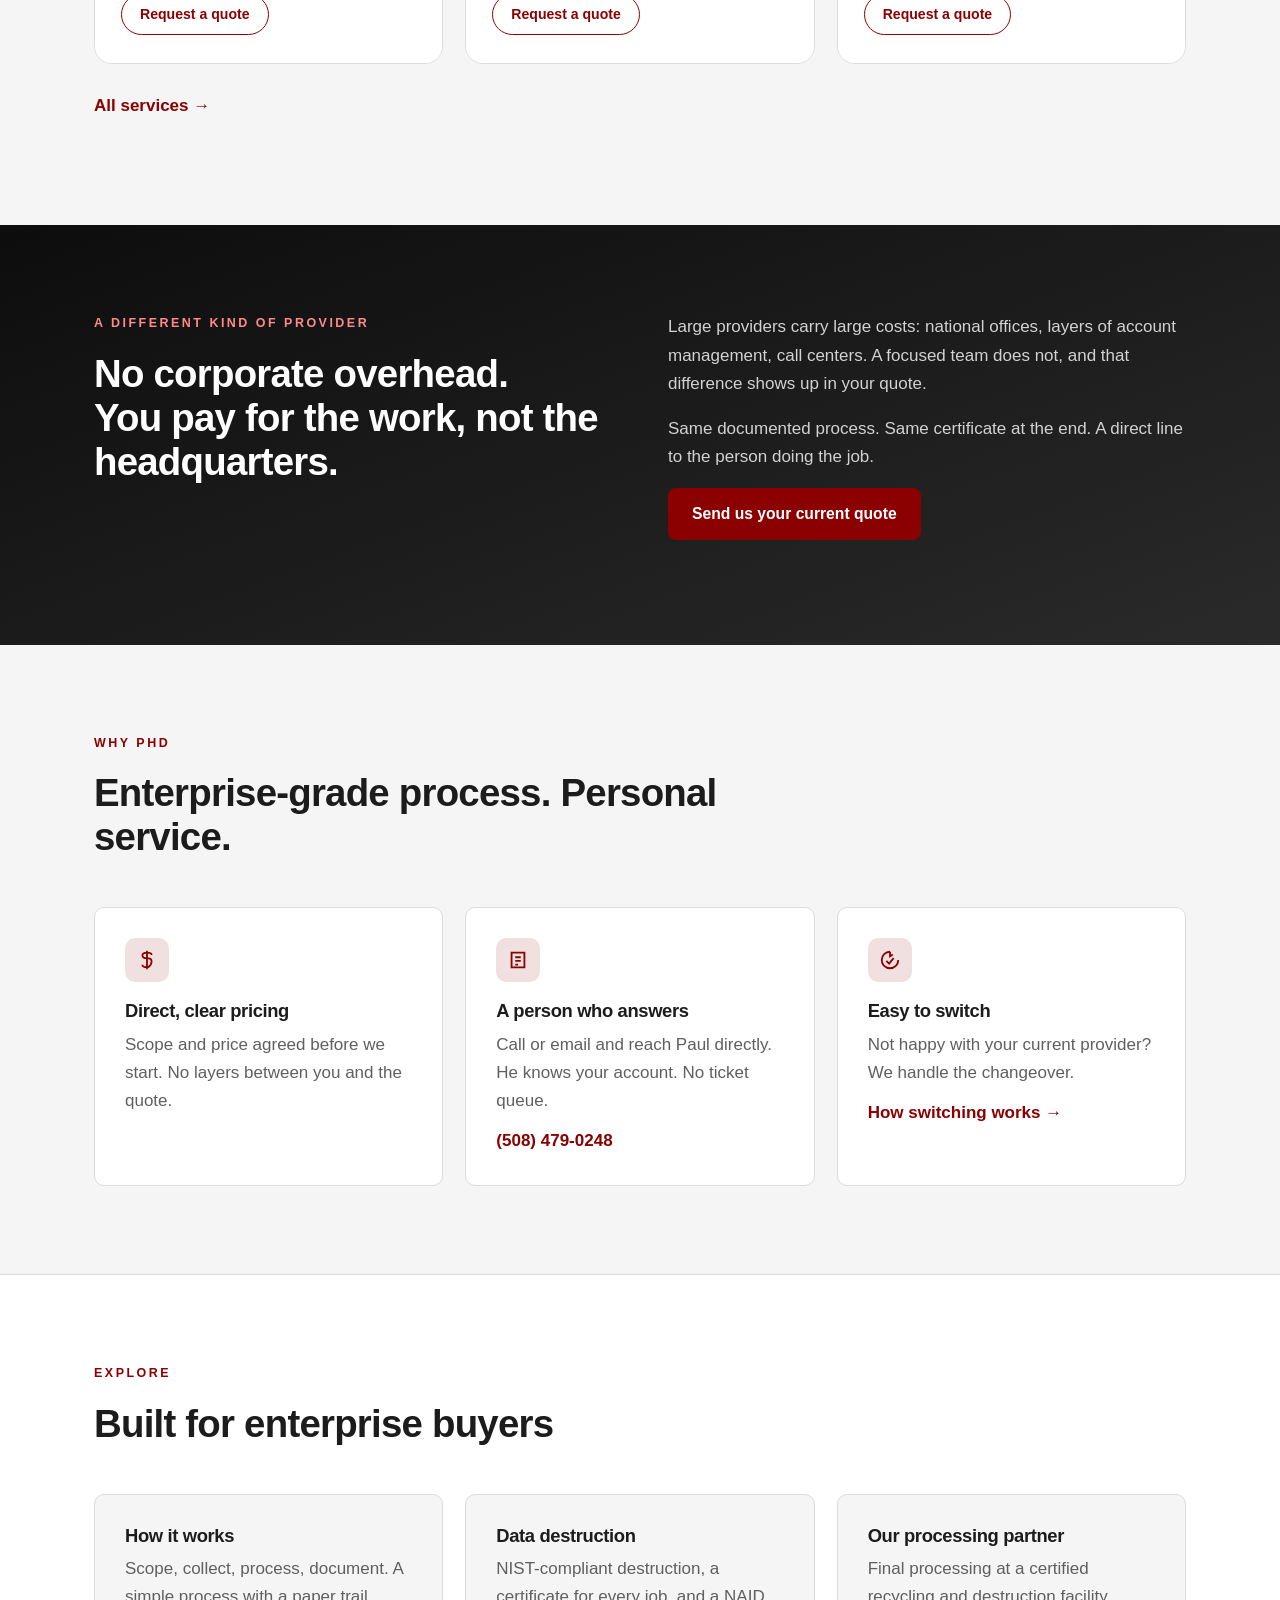
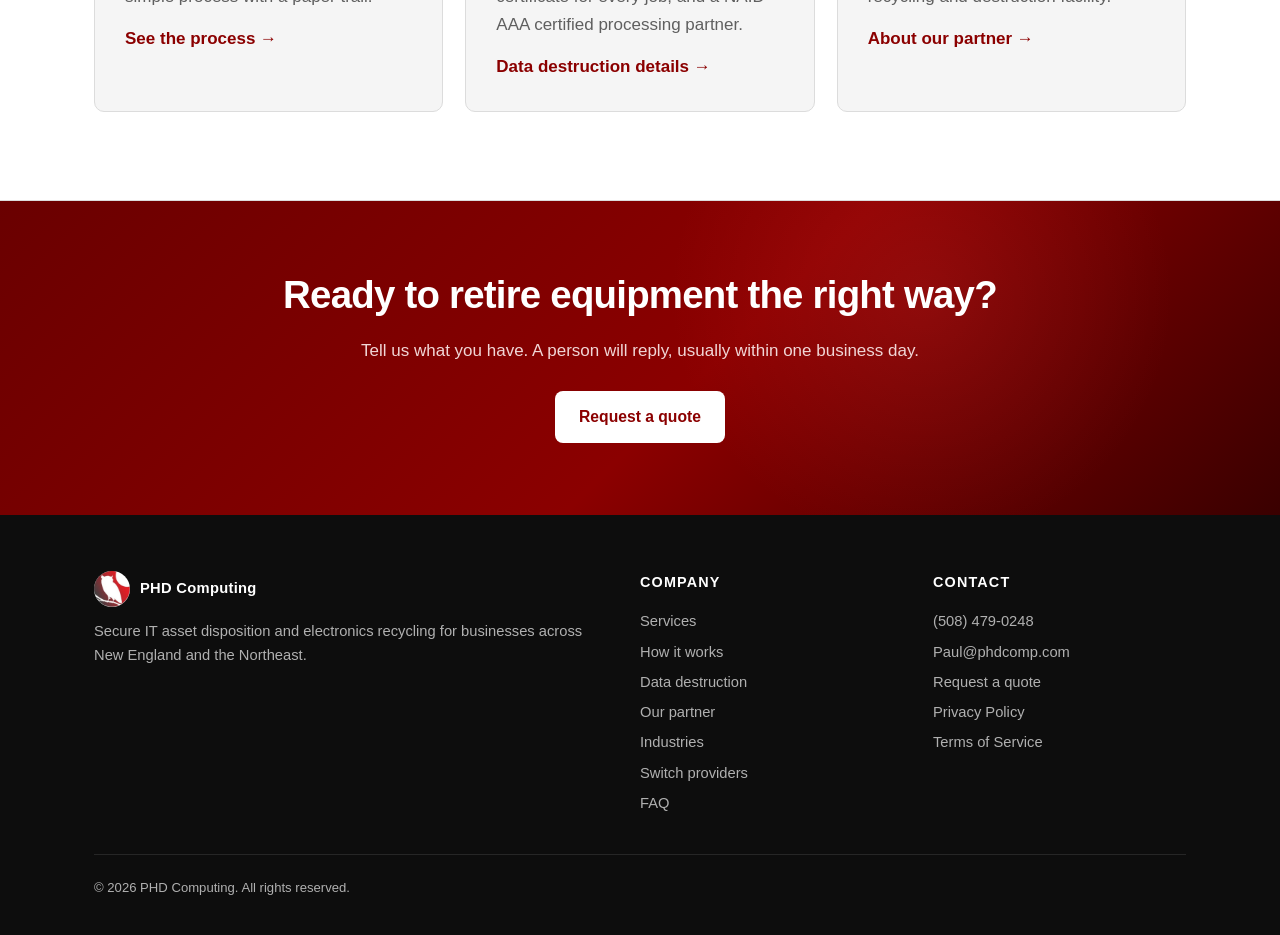
==== commit ef9124c4: "Preview: NAID first, soften on-site claim, privacy notice Co-Authored-By: Claude Sonnet 5.5 <noreply" ====
--- a/index.html
+++ b/index.html
@@ -22,4 +22,4 @@
 <div><div class="logo" style="margin-bottom:12px"><img src="assets/phd-logo.png" alt="" width="36" height="36"><span>PHD Computing</span></div><p>Secure IT asset disposition and electronics recycling for businesses across New England and the Northeast.</p></div>
 <div><h4>Company</h4><a href="services.html">Services</a><a href="process.html">How it works</a><a href="data-destruction.html">Data destruction</a><a href="partners.html">Our partner</a><a href="industries.html">Industries</a><a href="switch.html">Switch providers</a><a href="faq.html">FAQ</a></div>
 <div><h4>Contact</h4><a href="tel:5084790248">(508) 479-0248</a><a href="mailto:Paul@phdcomp.com">Paul@phdcomp.com</a><a href="contact.html">Request a quote</a><a href="#">Privacy Policy</a><a href="#">Terms of Service</a></div></div>
-<div class="fine">&copy; 2026 PHD Computing. All rights reserved.</div></div></footer><script>(function(){var b=document.querySelector('.menu'),n=document.getElementById('nav');b.addEventListener('click',function(){var o=n.classList.toggle('open');b.setAttribute('aria-expanded',o);b.classList.toggle('x',o)});n.addEventListener('click',function(e){if(e.target.tagName=='A'){n.classList.remove('open');b.classList.remove('x');b.setAttribute('aria-expanded',false)}})})()</script><script>(function(){var d=document.documentElement;d.classList.add('js');var rm=matchMedia('(prefers-reduced-motion:reduce)').matches;var els=document.querySelectorAll('.rv,.steps');if(rm){els.forEach(function(e){e.classList.add('in')});return}els.forEach(function(e,i){e.style.transitionDelay=(e.classList.contains('rv')?(i%3)*80:0)+'ms'});function chk(){var h=innerHeight*.92;els.forEach(function(e){if(!e.classList.contains('in')&&e.getBoundingClientRect().top<h)e.classList.add('in')})}addEventListener('scroll',chk,{passive:true});addEventListener('resize',chk);chk();setTimeout(chk,150);setTimeout(function(){els.forEach(function(e){e.classList.add('in')})},6000);if(matchMedia('(hover:hover)').matches){document.querySelectorAll('.hero,.cta-band').forEach(function(h){h.addEventListener('mousemove',function(e){var r=h.getBoundingClientRect();h.style.setProperty('--mx',(e.clientX-r.left)+'px');h.style.setProperty('--my',(e.clientY-r.top)+'px')})})}})()</script></body></html>+<div class="fine">&copy; 2026 PHD Computing. All rights reserved.</div></div></footer><div id="ck" class="ck" role="dialog" aria-modal="true" aria-labelledby="ckh" hidden><div class="ckb"><h2 id="ckh">No cookies to reject.</h2><p>We only use the required ones, because we care about your privacy as much as you do. No tracking, no ads, no analytics.</p><button type="button" class="btn" id="ckok">Sounds good</button></div></div><script>(function(){var k='phd_notice_seen',d=document.getElementById('ck');try{if(localStorage.getItem(k))return}catch(e){}d.hidden=false;var b=document.getElementById('ckok');b.focus();function c(){d.hidden=true;try{localStorage.setItem(k,'1')}catch(e){}}b.addEventListener('click',c);document.addEventListener('keydown',function(e){if(e.key==='Escape')c()})})();</script><script>(function(){var b=document.querySelector('.menu'),n=document.getElementById('nav');b.addEventListener('click',function(){var o=n.classList.toggle('open');b.setAttribute('aria-expanded',o);b.classList.toggle('x',o)});n.addEventListener('click',function(e){if(e.target.tagName=='A'){n.classList.remove('open');b.classList.remove('x');b.setAttribute('aria-expanded',false)}})})()</script><script>(function(){var d=document.documentElement;d.classList.add('js');var rm=matchMedia('(prefers-reduced-motion:reduce)').matches;var els=document.querySelectorAll('.rv,.steps');if(rm){els.forEach(function(e){e.classList.add('in')});return}els.forEach(function(e,i){e.style.transitionDelay=(e.classList.contains('rv')?(i%3)*80:0)+'ms'});function chk(){var h=innerHeight*.92;els.forEach(function(e){if(!e.classList.contains('in')&&e.getBoundingClientRect().top<h)e.classList.add('in')})}addEventListener('scroll',chk,{passive:true});addEventListener('resize',chk);chk();setTimeout(chk,150);setTimeout(function(){els.forEach(function(e){e.classList.add('in')})},6000);if(matchMedia('(hover:hover)').matches){document.querySelectorAll('.hero,.cta-band').forEach(function(h){h.addEventListener('mousemove',function(e){var r=h.getBoundingClientRect();h.style.setProperty('--mx',(e.clientX-r.left)+'px');h.style.setProperty('--my',(e.clientY-r.top)+'px')})})}})()</script></body></html>
--- a/styles.css
+++ b/styles.css
@@ -83,3 +83,9 @@
 /* --- selling-points band --- */
 .band{background:linear-gradient(160deg,#0d0d0d,#2a2a2a);color:#fff}
 .band .eyebrow{color:#ff8a8a}.band p{color:#d2d2d2}.band h2{max-width:520px}
+
+/* --- notice --- */
+.ck{position:fixed;inset:0;z-index:100;background:rgba(0,0,0,.6);display:grid;place-items:center;padding:16px}
+.ck[hidden]{display:none}
+.ckb{background:var(--white);color:var(--ink);max-width:520px;width:100%;border-radius:14px;padding:36px 32px;text-align:center;border-top:5px solid var(--accent);box-shadow:0 20px 60px rgba(0,0,0,.4)}
+.ckb h2{margin:0 0 12px;font-size:1.7rem}.ckb p{color:var(--muted);margin:0 0 24px;font-size:1.05rem}
